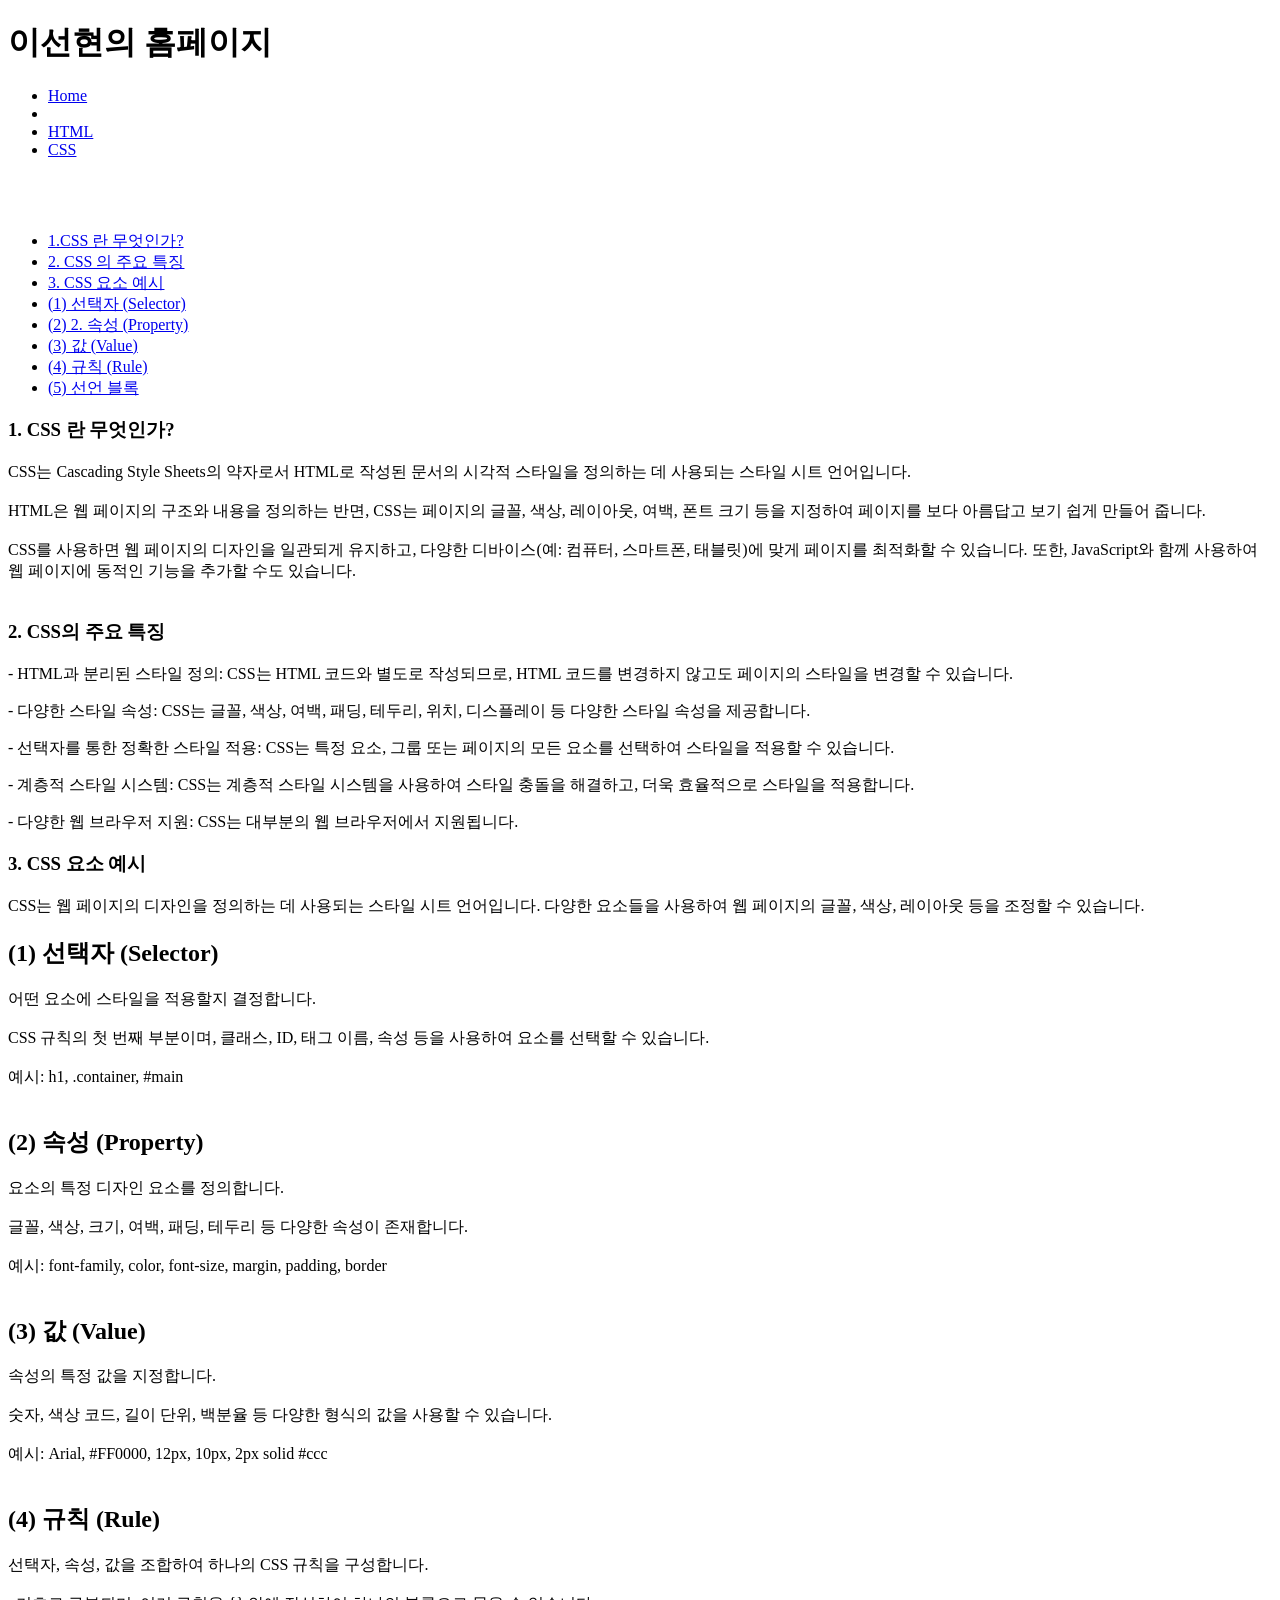
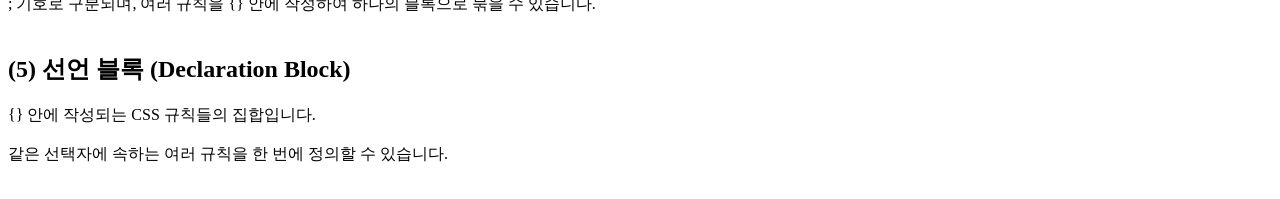
==== html/learnCSS.html @ 73a40044 "Add files via upload" ====
<!DOCTYPE html>
<html lang="en">
<head>
    <meta charset="UTF-8">
    <meta name="viewport" content="width=device-width, initial-scale=1.0">
    <title>Learn HTML!</title>
    <link rel="stylesheet" id="stylesheet" href="../css/element_style.css">
    <link rel="stylesheet" href="../css/toggle.css">
</head>
<body>
    <input type="checkbox" id="toggle" hidden> 
    <label for="toggle" class="toggleSwitch">
        <span class="toggleButton"></span>
    </label>
   <header> <h1 class="toptitle"> 이선현의 홈페이지 </h1>
        <ul>
            <li>
                <a class="active" href="홈페이지 입력할것">Home</a>
            </li>
            <li class="dropdown">
                <li> <a href="./learnHTML.html">HTML</a> </li>
                <li> <a href="./learnCSS.html">CSS</a> </li>
            </li>
        </ul>
   </header>
   <aside class="list">
    <h2 style="color : white">목차</h2>
        <ul>
      <li><a href="#section1">1.CSS 란 무엇인가?</a></li>
      <li><a href="#section2">2. CSS 의 주요 특징</a></li>
      <li><a href="#section3">3. CSS 요소 예시</a></li>
      <li><a href="#section3_1">(1) 선택자 (Selector) </a></li>
      <li><span><a href="#section3_2">(2) 2. 속성 (Property) </a></span></li>
      <li><a href="#section3_3">(3) 값 (Value) </a></li>
      <li><a href="#section3_4">(4)  규칙 (Rule) </a></li>
      <li><a href="#section3_5">(5) 선언 블록 </a></li>
    </ul>
  </aside>
  <article class = "maintext">
    <section id ="section1">
    <h1 class = "mainhead">1. CSS 란 무엇인가? </h1>
    <p class ="maintext">
        CSS는 Cascading Style Sheets의 약자로서 HTML로 작성된 문서의 시각적 스타일을 정의하는 데 사용되는 스타일 시트 언어입니다.<br><br>
        HTML은 웹 페이지의 구조와 내용을 정의하는 반면, CSS는 페이지의 글꼴, 색상, 레이아웃, 여백, 폰트 크기 등을 지정하여 페이지를 보다 아름답고 보기 쉽게 만들어 줍니다.<br><br>
        CSS를 사용하면 웹 페이지의 디자인을 일관되게 유지하고, 다양한 디바이스(예: 컴퓨터, 스마트폰, 태블릿)에 맞게 페이지를 최적화할 수 있습니다. 또한, JavaScript와 함께 사용하여 웹 페이지에 동적인 기능을 추가할 수도 있습니다.<br><br>
    </p>
    </section>
    <section id ="section2">
        <h1 class = "mainhead">2. CSS의 주요 특징 </h1>
        <p class ="maintext">
            - HTML과 분리된 스타일 정의: CSS는 HTML 코드와 별도로 작성되므로, HTML 코드를 변경하지 않고도 페이지의 스타일을 변경할 수 있습니다.
        </p>
        <p class ="maintext">
            - 다양한 스타일 속성: CSS는 글꼴, 색상, 여백, 패딩, 테두리, 위치, 디스플레이 등 다양한 스타일 속성을 제공합니다.
        </p>
        <p class ="maintext">
            - 선택자를 통한 정확한 스타일 적용: CSS는 특정 요소, 그룹 또는 페이지의 모든 요소를 선택하여 스타일을 적용할 수 있습니다.
        </p>
        <p class ="maintext">
            - 계층적 스타일 시스템: CSS는 계층적 스타일 시스템을 사용하여 스타일 충돌을 해결하고, 더욱 효율적으로 스타일을 적용합니다.
        </p>
        <p class ="maintext">
            - 다양한 웹 브라우저 지원: CSS는 대부분의 웹 브라우저에서 지원됩니다.
        </p>
        </section>
        <section id ="section3">
            <h1 class = "mainhead">3. CSS 요소 예시 </h1>
            <p class ="maintext">
                CSS는 웹 페이지의 디자인을 정의하는 데 사용되는 스타일 시트 언어입니다. 다양한 요소들을 사용하여 웹 페이지의 글꼴, 색상, 레이아웃 등을 조정할 수 있습니다.
        </p>
        </section>
        <section id ="section3_1">
            <h2 class = "mainhead">(1) 선택자 (Selector) </h2>
            <p class ="maintext">
                어떤 요소에 스타일을 적용할지 결정합니다. <br><br>
                CSS 규칙의 첫 번째 부분이며, 클래스, ID, 태그 이름, 속성 등을 사용하여 요소를 선택할 수 있습니다.<br><br>
                예시: h1, .container, #main<br><br>
        </p>
        </section>
        <section id ="section3_2">
            <h2 class = "mainhead">(2) 속성 (Property) </h2>
            <p class ="maintext">
                요소의 특정 디자인 요소를 정의합니다.<br><br>
                글꼴, 색상, 크기, 여백, 패딩, 테두리 등 다양한 속성이 존재합니다.<br><br>
                예시: font-family, color, font-size, margin, padding, border<br><br>
        </p>
        </section>
        <section id ="section3_3">
            <h2 class = "mainhead">(3)  값 (Value) </h2>
            <p class ="maintext">
                속성의 특정 값을 지정합니다.<br><br>
                숫자, 색상 코드, 길이 단위, 백분율 등 다양한 형식의 값을 사용할 수 있습니다.<br><br>
                예시: Arial, #FF0000, 12px, 10px, 2px solid #ccc<br><br>
        </p>
        </section>
        <section id ="section3_4">
            <h2 class = "mainhead">(4) 규칙 (Rule) </h2>
            <p class ="maintext">
                선택자, 속성, 값을 조합하여 하나의 CSS 규칙을 구성합니다.<br><br>
                ; 기호로 구분되며, 여러 규칙을 {} 안에 작성하여 하나의 블록으로 묶을 수 있습니다.<br><br>
        </p>
        </section>
        <section id ="section3_5">
            <h2 class = "mainhead">(5) 선언 블록 (Declaration Block) </h2>
            <p class ="maintext">
                {} 안에 작성되는 CSS 규칙들의 집합입니다.<br><br>
                같은 선택자에 속하는 여러 규칙을 한 번에 정의할 수 있습니다.<br><br>
        </p>
        </section>
  </article>
  <script src="../JS/element_script.js"></script>
</body>
</html>
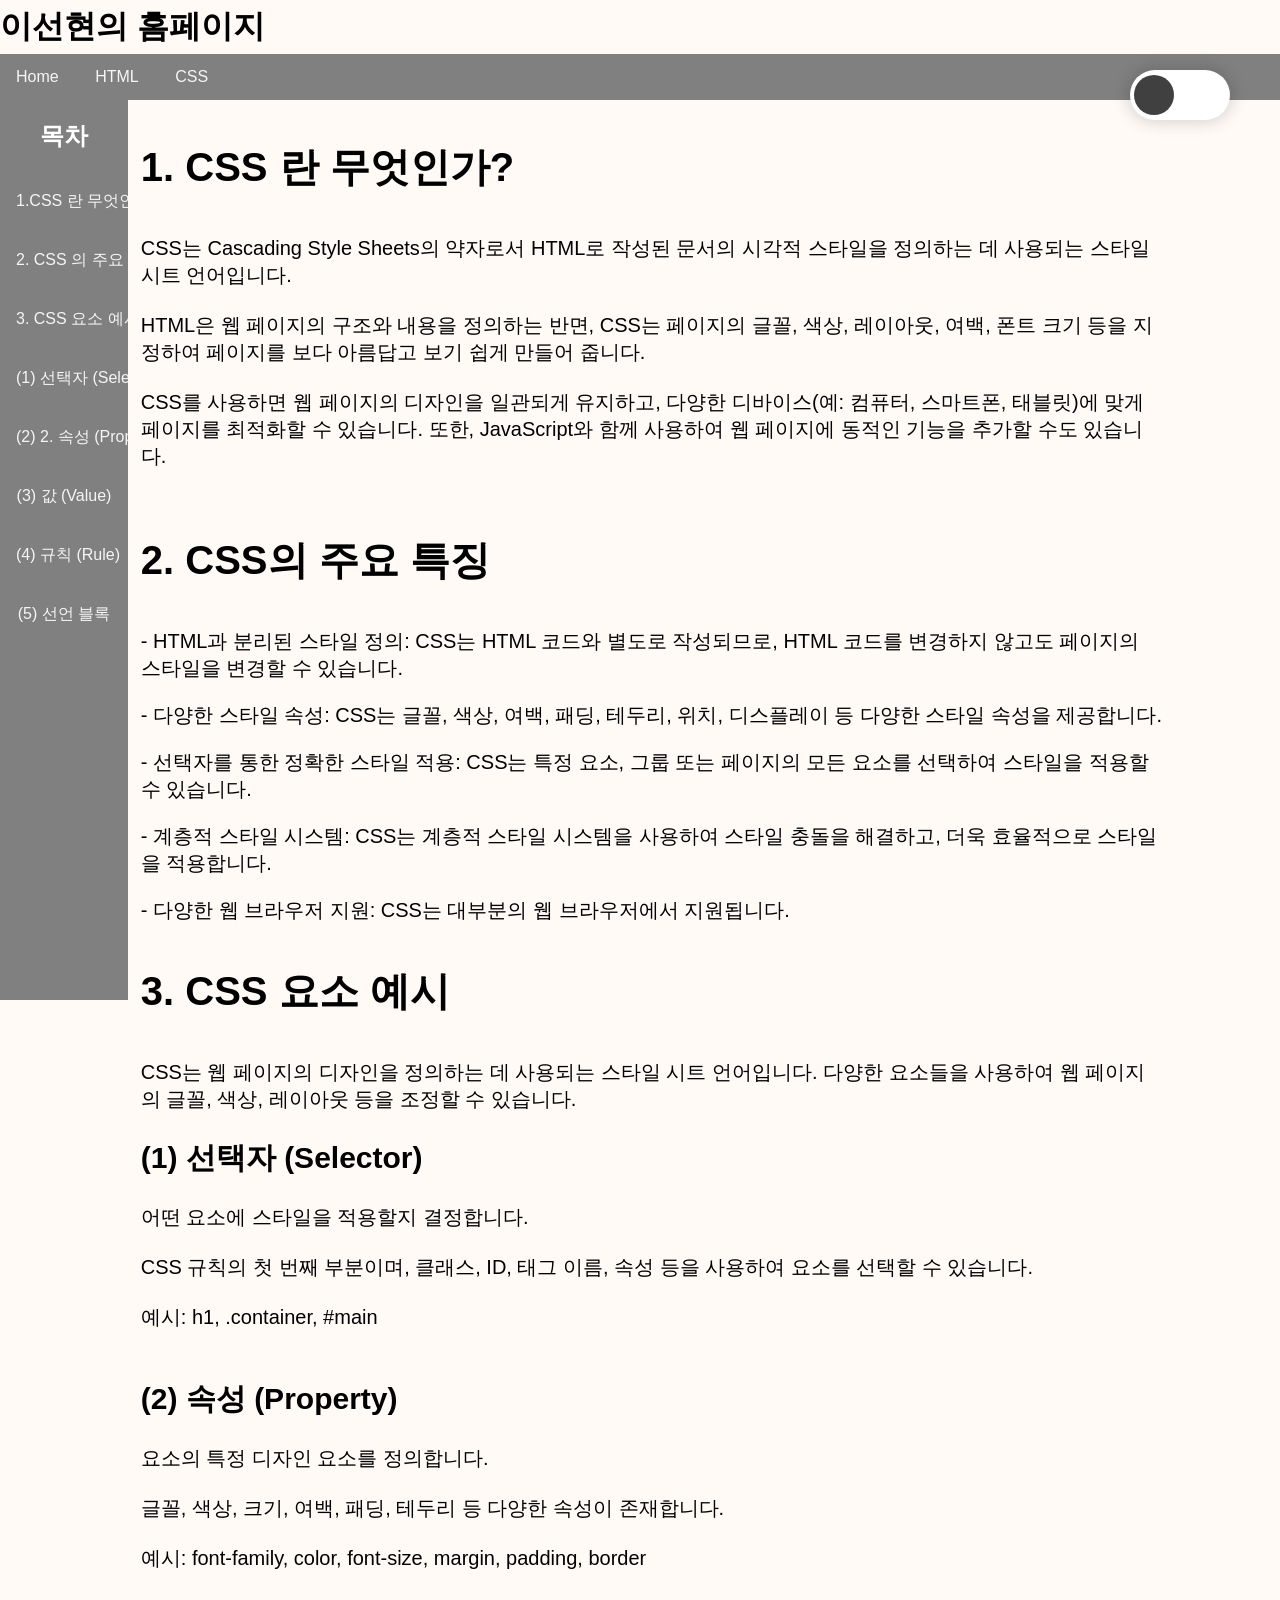
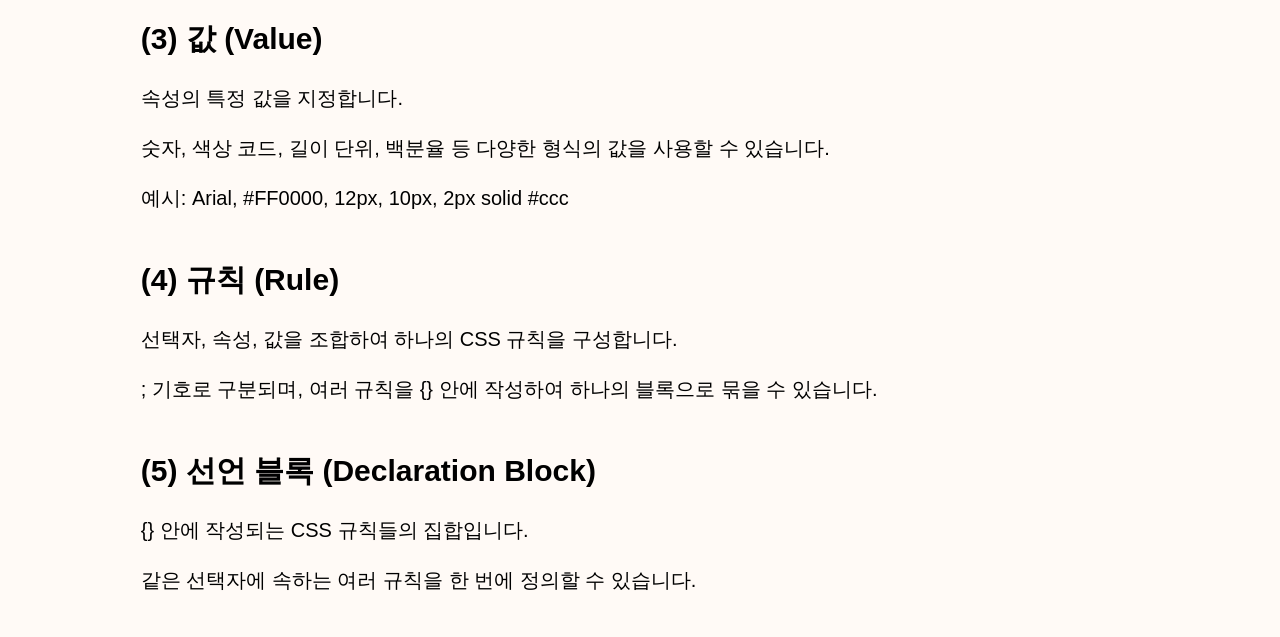
==== commit dae414b7: "Update learnCSS.html" ====
--- a/html/learnCSS.html
+++ b/html/learnCSS.html
@@ -4,8 +4,8 @@
     <meta charset="UTF-8">
     <meta name="viewport" content="width=device-width, initial-scale=1.0">
     <title>Learn HTML!</title>
-    <link rel="stylesheet" id="stylesheet" href="../css/element_style.css">
-    <link rel="stylesheet" href="../css/toggle.css">
+    <link rel="stylesheet" id="stylesheet" href="../CSS/element_style.css">
+    <link rel="stylesheet" href="../CSS/toggle.css">
 </head>
 <body>
     <input type="checkbox" id="toggle" hidden> 
@@ -15,7 +15,7 @@
    <header> <h1 class="toptitle"> 이선현의 홈페이지 </h1>
         <ul>
             <li>
-                <a class="active" href="홈페이지 입력할것">Home</a>
+                <a class="active" href="https://blue7081.github.io/re_web_task/">Home</a>
             </li>
             <li class="dropdown">
                 <li> <a href="./learnHTML.html">HTML</a> </li>
@@ -110,4 +110,4 @@
   </article>
   <script src="../JS/element_script.js"></script>
 </body>
-</html>+</html>
--- a/CSS/element_style.css
+++ b/CSS/element_style.css
@@ -0,0 +1,102 @@
+ul {
+    list-style-type: none;
+    margin: 0;
+    padding: 0;
+    overflow: visible;  
+    background-color: gray;
+    position: sticky;
+    top:0px;
+    z-index: 10;
+  }
+  li {
+    display: inline-block;
+  }
+  li a, .dropbtn {
+    display: inline-block;
+    padding: 14px 16px;
+    color: whitesmoke;
+    text-align: center;
+    text-decoration: none;
+  }
+  li a:hover, .dropdown:hover .dropbtn {
+    background-color: #909090;
+  }
+  .dropdown-content {
+    display: none; 
+    position: absolute; 
+    background-color: #f9f9f9;
+    min-width: 160px;
+    box-shadow: 0px 8px 16px 0px rgba(0,0,0,0.2);
+    z-index: 1;
+  }
+  .dropdown-content a {
+    color: black;
+    padding: 12px 16px;
+    text-decoration: none;
+    display: block; 
+    text-align: left;
+  }
+  .dropdown-content a:hover {background-color: #f1f1f1;}
+  
+  .dropdown:hover .dropdown-content {
+    display: block;
+  } /* dropdown part */
+ 
+  h1.toptitle
+  {
+    margin-top :5px;
+    margin-bottom :5px;
+  }
+  body {
+    margin : 0;
+      font-family: sans-serif;
+      background-color: rgb(255, 250, 246);
+  }
+  body::before {
+    content: "";
+    position: absolute;
+    top: 60px;
+    left: 0;
+    width: 10vw;
+    height: 100vh;
+    background-color: gray;
+    z-index: -10;
+  }
+  h2.mainhead
+  {
+    padding-left : 11vw;
+    width: 80%;
+    font-size : 30px;
+  }
+  h1.mainhead
+  {
+    padding-left : 11vw;
+    width: 80%;
+    font-size : 40px;
+  }
+  p.maintext
+  {
+    padding-left : 11vw;
+    width: 80%;
+    font-size: 20px;
+    
+  }
+  aside.list
+  {
+    height: 100vh;
+    overflow-y: auto; 
+    position: fixed;
+  }
+  .list {
+    position: fixed;
+    left: 0;
+    width: 10vw;
+    background-color: gray;
+    padding: 0px;
+    text-align: center;
+  }
+  .list ul li {
+    width: 100%; 
+    margin: 5px 0; 
+    white-space: nowrap; 
+  }
--- a/CSS/toggle.css
+++ b/CSS/toggle.css
@@ -0,0 +1,37 @@
+.toggleSwitch {
+    width: 100px;
+    height: 50px;
+    display: block;
+    position: fixed;
+    top: 40px;
+    right : 20px;
+    border-radius: 30px;
+    background-color: #fff;
+    box-shadow: 0 0 16px 3px rgba(0 0 0 / 15%);
+    cursor: pointer;
+    margin: 30px;
+    z-index: 100;
+  }
+  .toggleSwitch .toggleButton {
+    width: 40px;
+    height: 40px;
+    position: absolute;
+    top: 50%;
+    left: 4px;
+    transform: translateY(-50%);
+    border-radius: 50%;
+    background: #404040;
+  }
+  
+  #toggle:checked ~ .toggleSwitch {
+    background: #828282;
+  }
+  
+  #toggle:checked ~ .toggleSwitch .toggleButton {
+    left: calc(100% - 44px);
+    background: #fff;
+  }
+  
+  .toggleSwitch, .toggleButton {
+    transition: all 0.2s ease-in;
+  }
